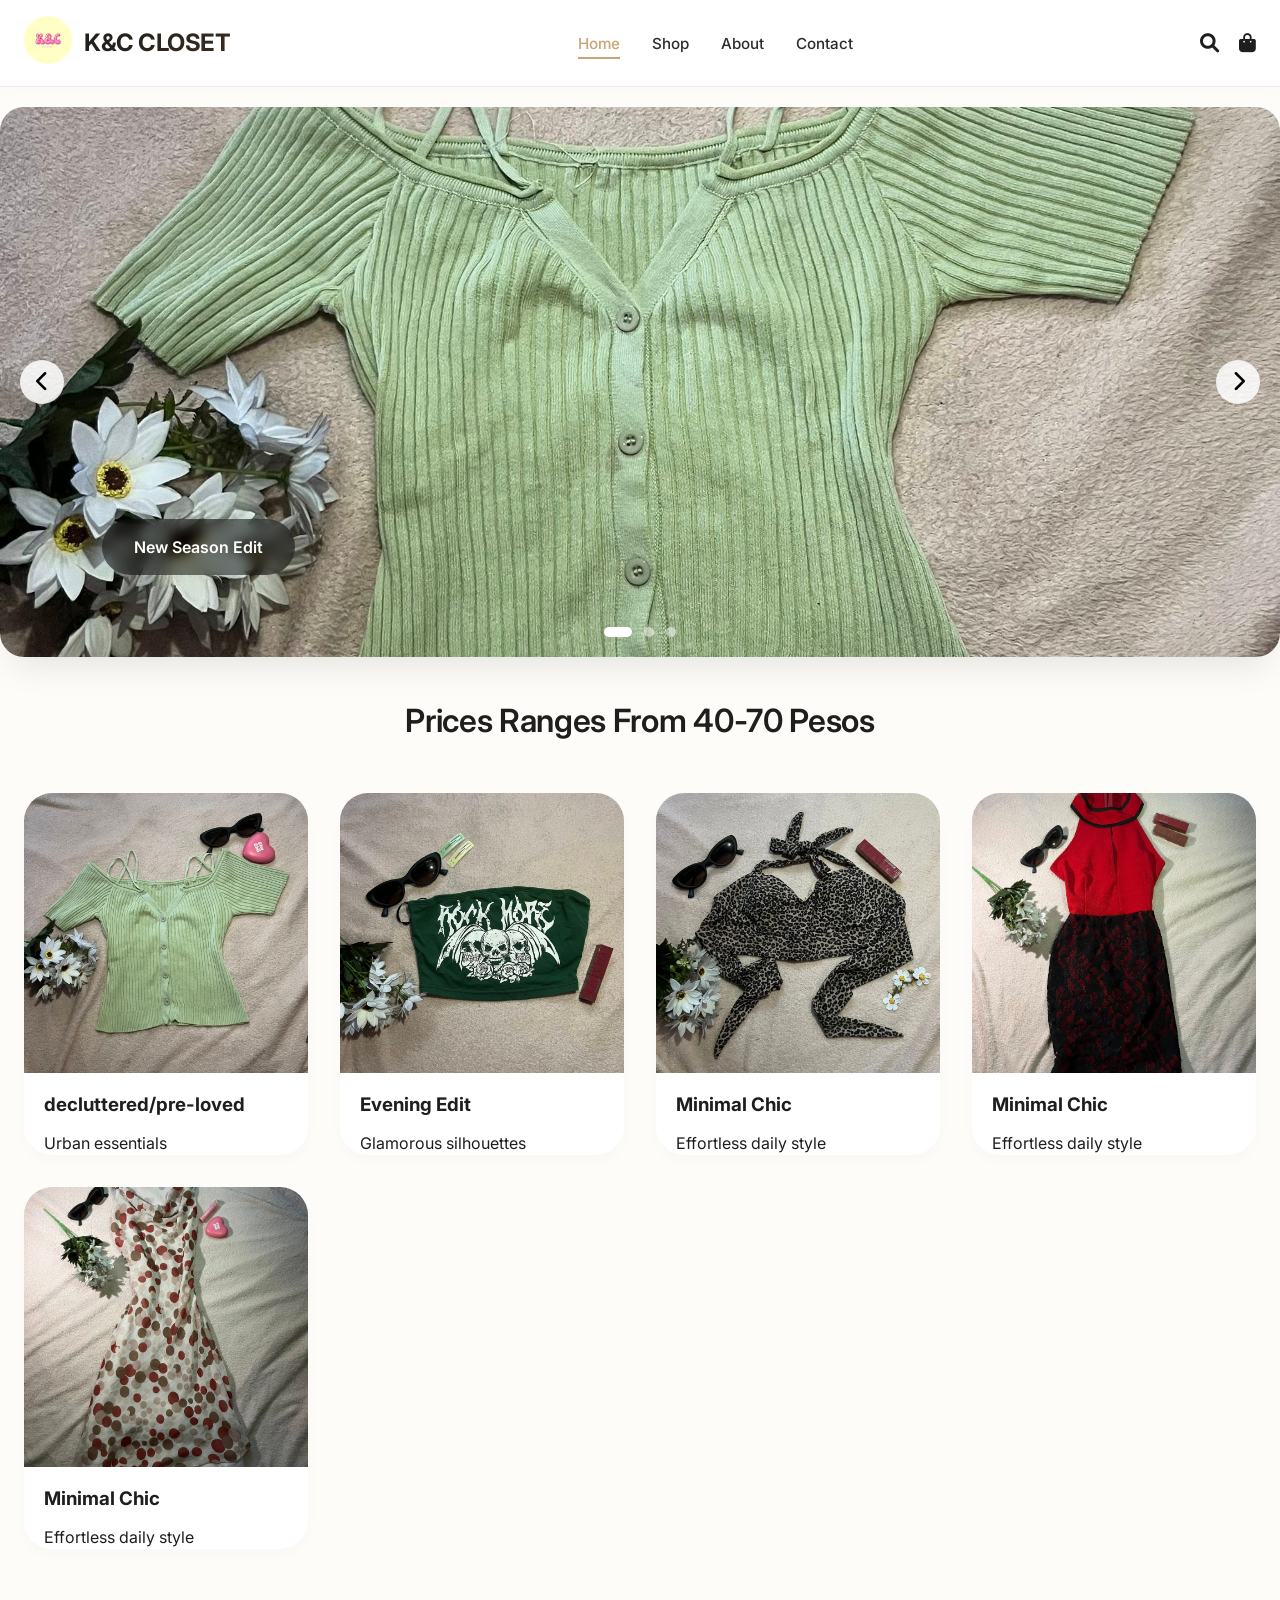
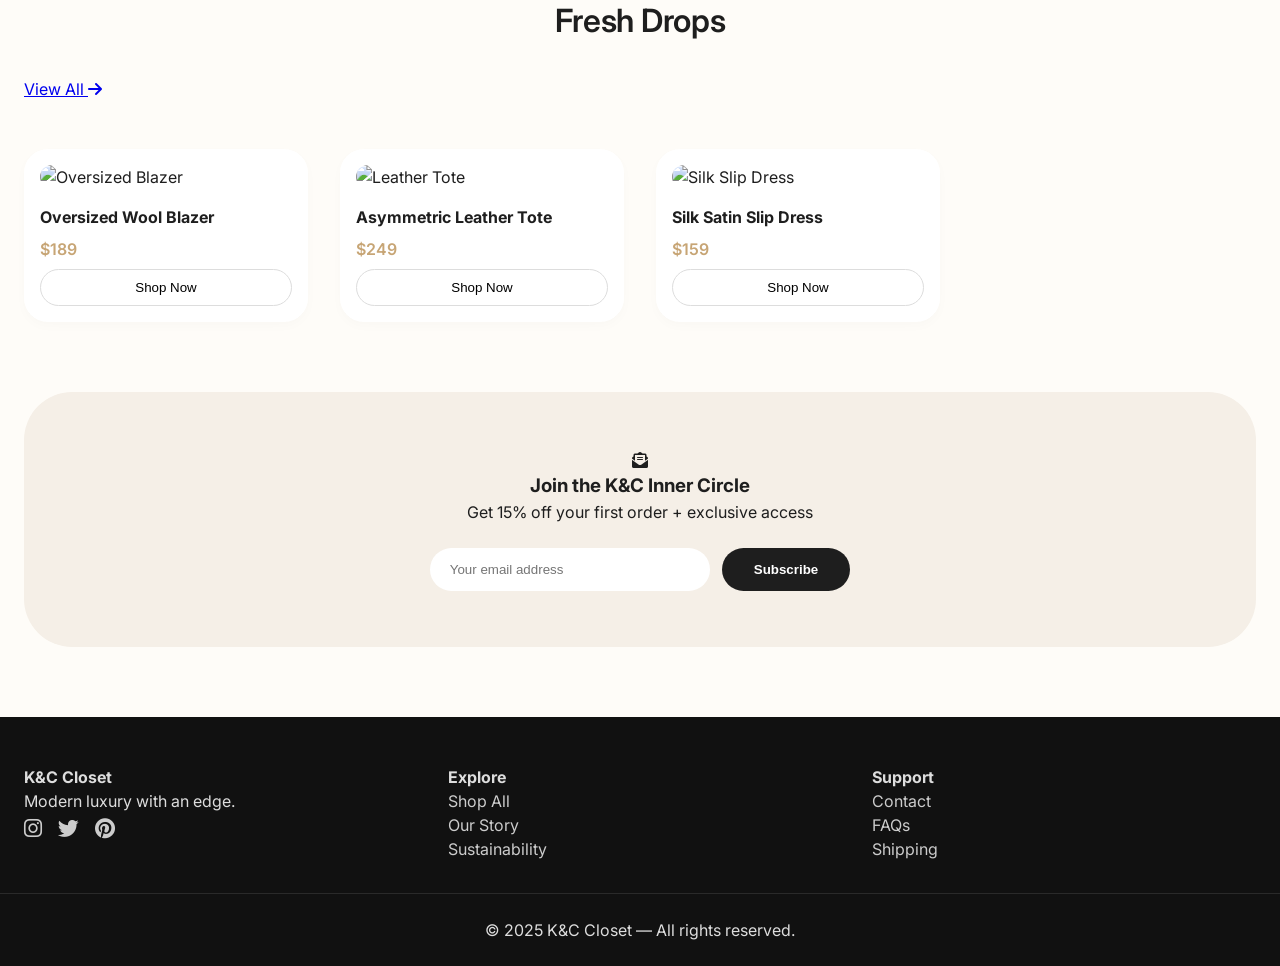
==== index.html @ 928a91a9 "new commit" ====
<!DOCTYPE html>
<html lang="en">
<head>
  <meta charset="UTF-8">
  <meta name="viewport" content="width=device-width, initial-scale=1.0, viewport-fit=cover">
  <title>K&C Closet | Home</title>
  <link href="https://fonts.googleapis.com/css2?family=Inter:opsz,wght@14..32,300;14..32,400;14..32,500;14..32,600;14..32,700&display=swap" rel="stylesheet">
  <link rel="stylesheet" href="https://cdnjs.cloudflare.com/ajax/libs/font-awesome/6.0.0-beta3/css/all.min.css">
  <link rel="stylesheet" href="style.css">
</head>
<body>

<header class="main-header">
  <div class="container header-container">
    <div class="logo-area">
      <div class="logo-photo">
  <img src="profile.jpg" alt="K&C Closet Logo">
  </div>
      <span class="brand-name">K&C CLOSET</span>
    </div>
    <nav class="main-nav">
      <ul>
        <li><a href="index.html" class="active">Home</a></li>
        <li><a href="shop.html">Shop</a></li>
        <li><a href="about.html">About</a></li>
        <li><a href="contact.html">Contact</a></li>
      </ul>
    </nav>
    <div class="header-icons">
      <i class="fas fa-search"></i>
      <i class="fas fa-shopping-bag"></i>
    </div>
    <div class="mobile-menu-toggle">
      <i class="fas fa-bars"></i>
    </div>
  </div>
</header>

<section class="hero-carousel">
  <div class="carousel-container">
    <div class="carousel-slides" id="carouselSlides"></div>
    <button class="carousel-btn prev-btn" id="prevBtn"><i class="fas fa-chevron-left"></i></button>
    <button class="carousel-btn next-btn" id="nextBtn"><i class="fas fa-chevron-right"></i></button>
    <div class="carousel-dots" id="carouselDots"></div>
  </div>
</section>

<section class="featured-categories">
  <div class="container">
    <h2 class="section-title fade-up">Prices Ranges From 40-70 Pesos</h2>
    <div class="category-grid">
      <div class="category-card fade-up delay-1">
        <img src="cloth1.jpg" alt="Streetwear">
        <h3>decluttered/pre-loved</h3>
        <p>Urban essentials</p>
      </div>
      <div class="category-card fade-up delay-2">
        <img src="cloth2.jpg" alt="Evenwear">
        <h3>Evening Edit</h3>
        <p>Glamorous silhouettes</p>
      </div>
      <div class="category-card fade-up delay-3">
        <img src="cloth3.jpg" alt="Casual">
        <h3>Minimal Chic</h3>
        <p>Effortless daily style</p>
      </div>
      <div class="category-card fade-up delay-3">
        <img src="cloth4.jpg" alt="Casual">
        <h3>Minimal Chic</h3>
        <p>Effortless daily style</p>
      </div>
      <div class="category-card fade-up delay-3">
        <img src="cloth5.jpg" alt="Casual">
        <h3>Minimal Chic</h3>
        <p>Effortless daily style</p>
      </div>
    </div>
  </div>
</section>

<section class="new-arrivals">
  <div class="container">
    <div class="arrivals-header">
      <h2 class="section-title fade-up">Fresh Drops</h2>
      <a href="shop.html" class="view-all fade-up">View All <i class="fas fa-arrow-right"></i></a>
    </div>
    <div class="product-grid preview-grid">
      <div class="product-card fade-up delay-1">
        <div class="product-img"><img src="https://images.unsplash.com/photo-1541099649105-f69ad21f3246?w=500&auto=format" alt="Oversized Blazer"></div>
        <h4>Oversized Wool Blazer</h4>
        <p class="price">$189</p>
        <button class="btn-outline">Shop Now</button>
      </div>
      <div class="product-card fade-up delay-2">
        <div class="product-img"><img src="https://images.unsplash.com/photo-1595777457583-95e059d581b8?w=500&auto=format" alt="Leather Tote"></div>
        <h4>Asymmetric Leather Tote</h4>
        <p class="price">$249</p>
        <button class="btn-outline">Shop Now</button>
      </div>
      <div class="product-card fade-up delay-3">
        <div class="product-img"><img src="https://images.unsplash.com/photo-1564257631407-4deb1f99d992?w=500&auto=format" alt="Silk Slip Dress"></div>
        <h4>Silk Satin Slip Dress</h4>
        <p class="price">$159</p>
        <button class="btn-outline">Shop Now</button>
      </div>
    </div>
  </div>
</section>

<section class="newsletter">
  <div class="container">
    <div class="newsletter-content fade-up">
      <i class="fas fa-envelope-open-text"></i>
      <h3>Join the K&C Inner Circle</h3>
      <p>Get 15% off your first order + exclusive access</p>
      <form class="newsletter-form">
        <input type="email" placeholder="Your email address" required>
        <button type="submit">Subscribe</button>
      </form>
    </div>
  </div>
</section>

<footer class="main-footer">
  <div class="container footer-grid">
    <div class="footer-col"><h4>K&C Closet</h4><p>Modern luxury with an edge.</p><div class="social-icons"><a href="#"><i class="fab fa-instagram"></i></a><a href="#"><i class="fab fa-twitter"></i></a><a href="#"><i class="fab fa-pinterest"></i></a></div></div>
    <div class="footer-col"><h4>Explore</h4><ul><li><a href="shop.html">Shop All</a></li><li><a href="about.html">Our Story</a></li><li><a href="#">Sustainability</a></li></ul></div>
    <div class="footer-col"><h4>Support</h4><ul><li><a href="contact.html">Contact</a></li><li><a href="#">FAQs</a></li><li><a href="#">Shipping</a></li></ul></div>
  </div>
  <div class="footer-bottom"><p>&copy; 2025 K&C Closet — All rights reserved.</p></div>
</footer>

<script src="script.js"></script>
</body>
</html>
---- style.css ----
* {
  margin: 0;
  padding: 0;
  box-sizing: border-box;
}

body {
  font-family: 'Inter', sans-serif;
  background-color: #fefcf8;
  color: #1e1e1e;
  line-height: 1.5;
  overflow-x: hidden;
}

.container {
  max-width: 1280px;
  margin: 0 auto;
  padding: 0 24px;
}

/* HEADER */
.main-header {
  background: #ffffff;
  box-shadow: 0 2px 20px rgba(0,0,0,0.02);
  position: sticky;
  top: 0;
  z-index: 100;
  backdrop-filter: blur(2px);
  border-bottom: 1px solid #f0ebe3;
}

.header-container {
  display: flex;
  align-items: center;
  justify-content: space-between;
  flex-wrap: wrap;
  padding: 16px 24px;
}

.logo-area {
  display: flex;
  align-items: center;
  gap: 12px;
}

.logo-photo img {
  width: 48px;
  height: 48px;
  border-radius: 50%;
  object-fit: cover;
  transition: transform 0.3s ease;
}

.logo-photo img:hover { transform: scale(1.05); }

.brand-name {
  font-weight: 700;
  font-size: 1.5rem;
  letter-spacing: -0.02em;
  background: linear-gradient(135deg, #1e1e1e 0%, #3a2c1f 100%);
  background-clip: text;
  -webkit-background-clip: text;
  color: transparent;
}

.main-nav ul {
  display: flex;
  gap: 32px;
  list-style: none;
}

.main-nav a {
  text-decoration: none;
  font-weight: 500;
  color: #2c2c2c;
  transition: 0.2s;
  font-size: 0.95rem;
}

.main-nav a:hover, .main-nav a.active { color: #c7a575; border-bottom: 2px solid #c7a575; padding-bottom: 4px; }

.header-icons {
  display: flex;
  gap: 20px;
  font-size: 1.2rem;
  cursor: pointer;
}

.mobile-menu-toggle { display: none; font-size: 1.5rem; cursor: pointer; }

/* CAROUSEL */
.hero-carousel { margin: 0 0 40px 0; }
.carousel-container { position: relative; overflow: hidden; border-radius: 24px; margin: 20px auto; max-width: 1400px; box-shadow: 0 20px 35px -12px rgba(0,0,0,0.1); }
.carousel-slides { display: flex; transition: transform 0.5s cubic-bezier(0.2, 0.9, 0.4, 1.1); will-change: transform; }
.carousel-slide { flex: 0 0 100%; position: relative; }
.carousel-slide img { width: 100%; height: 550px; object-fit: cover; display: block; }
.slide-caption { position: absolute; bottom: 15%; left: 8%; background: rgba(0,0,0,0.5); backdrop-filter: blur(6px); padding: 1rem 2rem; border-radius: 60px; color: white; font-weight: 600; }
.carousel-btn { position: absolute; top: 50%; transform: translateY(-50%); background: rgba(255,255,255,0.85); border: none; width: 44px; height: 44px; border-radius: 60px; cursor: pointer; font-size: 1.3rem; transition: 0.2s; }
.prev-btn { left: 20px; }
.next-btn { right: 20px; }
.carousel-btn:hover { background: white; box-shadow: 0 4px 12px rgba(0,0,0,0.1); }
.carousel-dots { position: absolute; bottom: 20px; left: 0; right: 0; display: flex; justify-content: center; gap: 12px; }
.dot { width: 10px; height: 10px; background: rgba(255,255,255,0.5); border-radius: 50%; cursor: pointer; transition: 0.2s; }
.dot.active { background: white; width: 28px; border-radius: 12px; }

/* Sections */
.section-title { font-size: 2rem; font-weight: 600; margin-bottom: 32px; letter-spacing: -0.01em; text-align: center; }
.category-grid, .product-grid { display: grid; grid-template-columns: repeat(auto-fill, minmax(280px, 1fr)); gap: 32px; margin: 48px 0; }
.category-card { background: #fff; border-radius: 28px; overflow: hidden; transition: all 0.3s ease; box-shadow: 0 6px 14px rgba(0,0,0,0.02); }
.category-card img { width: 100%; height: 280px; object-fit: cover; transition: transform 0.5s ease; }
.category-card:hover img { transform: scale(1.03); }
.category-card h3, .category-card p { padding: 12px 20px 0; }
.product-card { background: white; border-radius: 24px; padding: 16px; transition: 0.25s ease; box-shadow: 0 4px 12px rgba(0,0,0,0.02); }
.product-card:hover { transform: translateY(-6px); box-shadow: 0 20px 30px -12px rgba(0,0,0,0.1); }
.product-img { border-radius: 20px; overflow: hidden; margin-bottom: 16px; }
.product-img img { width: 100%; height: 320px; object-fit: cover; transition: transform 0.4s; }
.product-card:hover .product-img img { transform: scale(1.04); }
.price { font-weight: 600; color: #c7a575; margin: 8px 0; }
.btn-outline { background: none; border: 1px solid #ddd; padding: 10px 16px; border-radius: 40px; font-weight: 500; cursor: pointer; transition: all 0.2s; width: 100%; }
.btn-outline:hover { background: #1e1e1e; color: white; border-color: #1e1e1e; }

.newsletter { background: #f5efe7; border-radius: 48px; margin: 70px 24px; padding: 56px 24px; text-align: center; }
.newsletter-form { display: flex; gap: 12px; justify-content: center; flex-wrap: wrap; margin-top: 24px; }
.newsletter-form input { padding: 14px 20px; border-radius: 60px; border: none; width: 280px; background: white; }
.newsletter-form button { background: #1e1e1e; color: white; border: none; padding: 14px 32px; border-radius: 60px; font-weight: 600; cursor: pointer; transition: 0.2s; }

/* Footer */
.main-footer { background: #111; color: #ddd; padding: 48px 0 24px; margin-top: 40px; }
.footer-grid { display: grid; grid-template-columns: repeat(auto-fit, minmax(200px,1fr)); gap: 40px; }
.footer-col ul { list-style: none; }
.footer-col a { color: #ccc; text-decoration: none; }
.social-icons a { color: #ccc; margin-right: 16px; font-size: 1.3rem; }
.footer-bottom { text-align: center; border-top: 1px solid #2a2a2a; padding-top: 24px; margin-top: 32px; }

/* Animations */
.fade-up { opacity: 0; transform: translateY(30px); animation: fadeUp 0.8s forwards; }
@keyframes fadeUp { to { opacity: 1; transform: translateY(0); } }
.delay-1 { animation-delay: 0.1s; }
.delay-2 { animation-delay: 0.2s; }
.delay-3 { animation-delay: 0.35s; }

/* Responsive */
@media (max-width: 768px) {
  .main-nav ul { display: none; flex-direction: column; background: white; position: absolute; top: 80px; left: 0; width: 100%; padding: 24px; gap: 20px; box-shadow: 0 20px 30px rgba(0,0,0,0.05); border-radius: 0 0 28px 28px; z-index: 99; }
  .main-nav ul.show-mobile { display: flex; }
  .mobile-menu-toggle { display: block; }
  .header-icons { display: none; }
  .carousel-slide img { height: 380px; }
  .section-title { font-size: 1.8rem; }
  .category-grid, .product-grid { gap: 20px; }
  .newsletter { margin: 40px 16px; }
}

@media (max-width: 480px) {
  .carousel-slide img { height: 280px; }
  .brand-name { font-size: 1.2rem; }
}
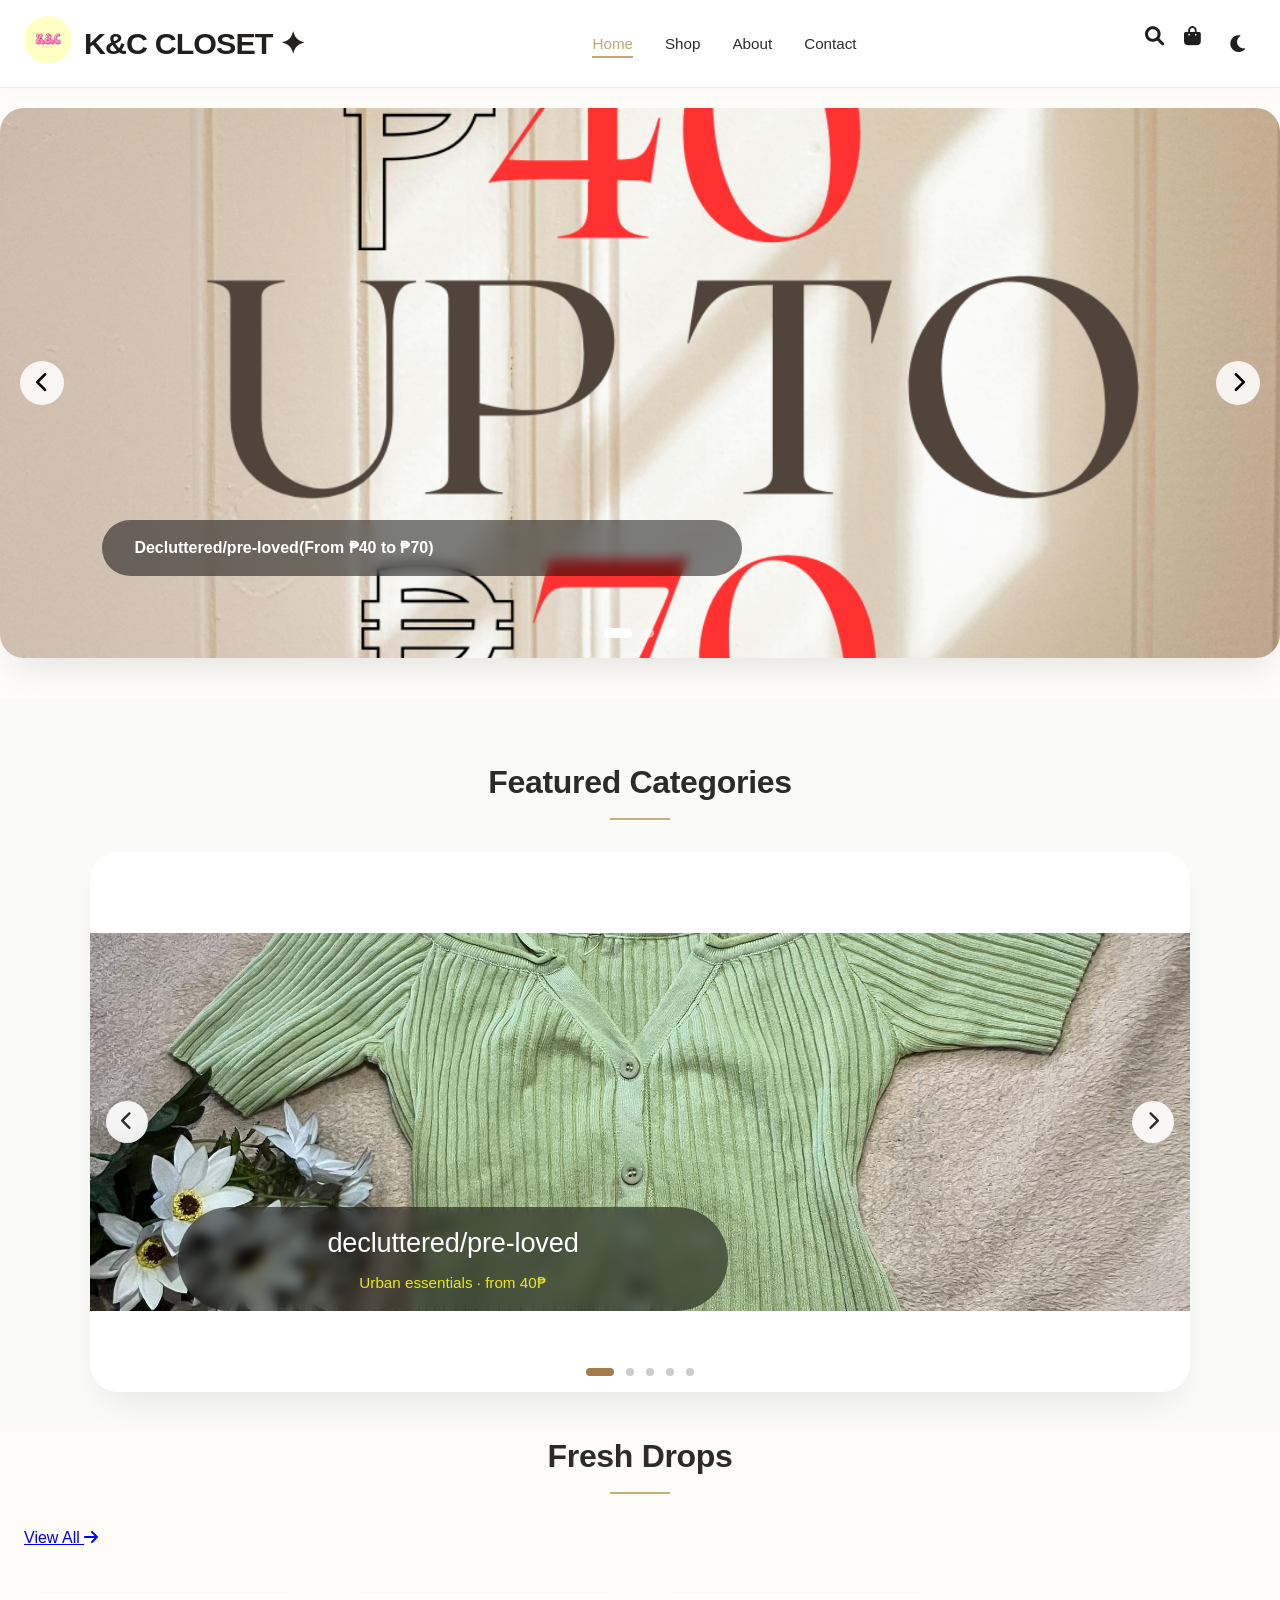
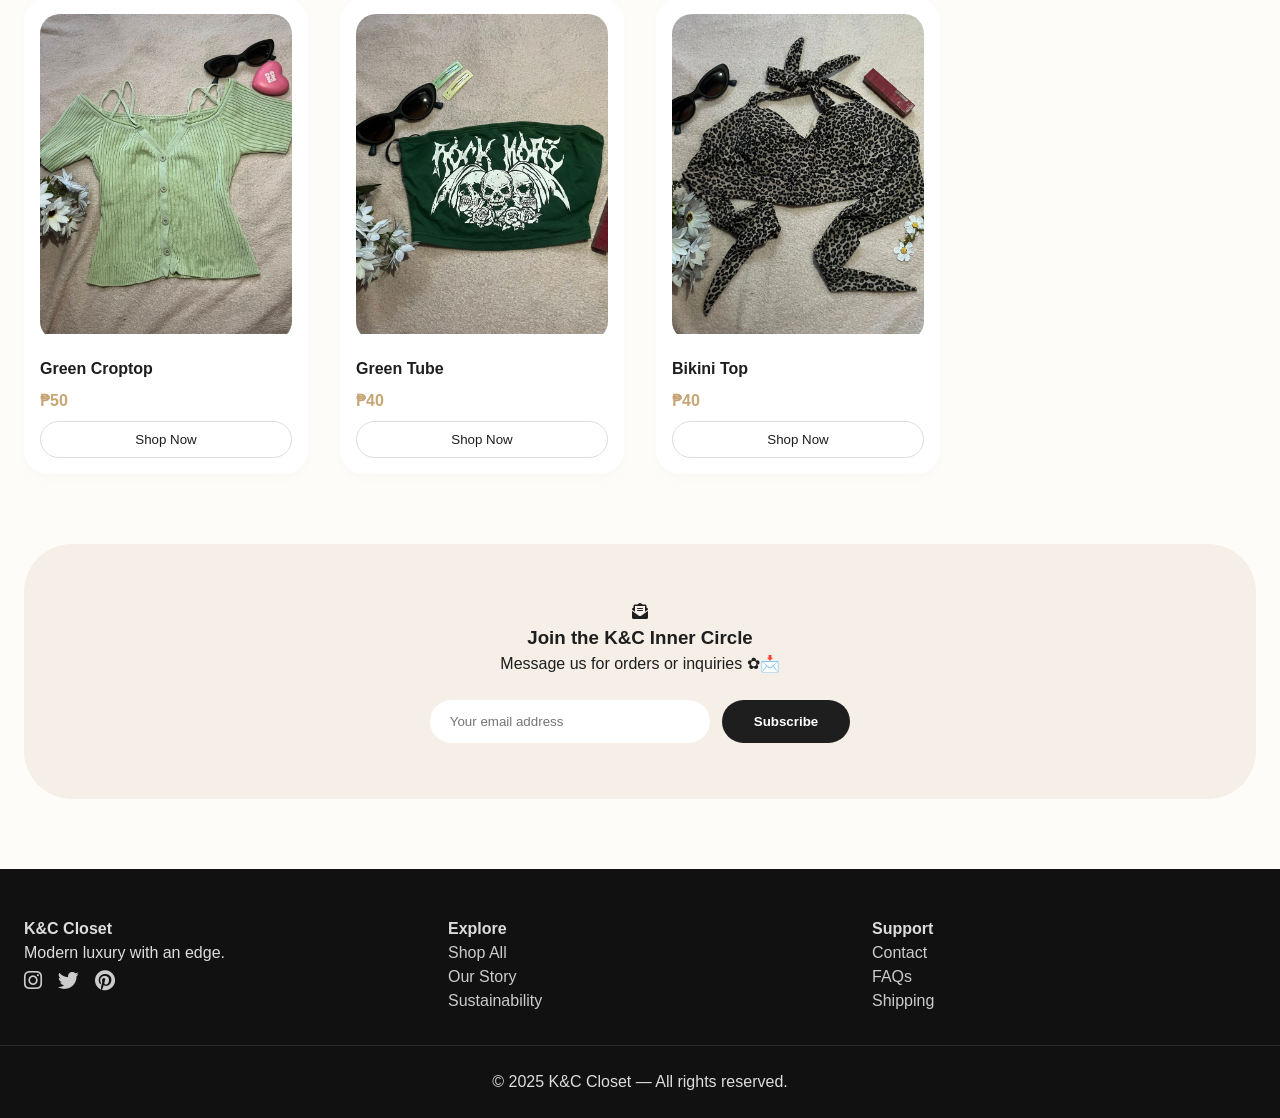
==== commit af002afd: "new file:   banner.png new file:   banner2.png modified:   gallery.html modified:   gallery2.html mo" ====
--- a/index.html
+++ b/index.html
@@ -4,9 +4,52 @@
   <meta charset="UTF-8">
   <meta name="viewport" content="width=device-width, initial-scale=1.0, viewport-fit=cover">
   <title>K&C Closet | Home</title>
-  <link href="https://fonts.googleapis.com/css2?family=Inter:opsz,wght@14..32,300;14..32,400;14..32,500;14..32,600;14..32,700&display=swap" rel="stylesheet">
+  <!-- Modern Font: Cabinet Grotesque (similar to Mango Grotesque) -->
+  <link href="https://api.fontshare.com/v2/css?f[]=cabinet-grotesk@800,500,700,400&display=swap" rel="stylesheet">
   <link rel="stylesheet" href="https://cdnjs.cloudflare.com/ajax/libs/font-awesome/6.0.0-beta3/css/all.min.css">
   <link rel="stylesheet" href="style.css">
+<style>
+/* INFINITE CAROUSEL FOR BRAND NAME */
+    .brand-carousel {
+      overflow: hidden;
+      white-space: nowrap;
+      width: auto;
+      display: inline-block;
+      position: relative;
+    }
+    .brand-scroll {
+      display: inline-block;
+      animation: scrollBrand 12s linear infinite;
+      font-family: 'Inter', sans-serif;
+      font-weight: 700;
+      font-size: 1.9rem;
+      letter-spacing: -0.03em;
+      background: linear-gradient(135deg, #1e1e1e 0%, #3a2c1f 100%);
+      background-clip: text;
+      -webkit-background-clip: text;
+      color: transparent;
+      text-transform: uppercase;
+    }
+    .brand-scroll span {
+      margin-right: 2rem;
+    }
+    @keyframes scrollBrand {
+      0% { transform: translateX(0); }
+      100% { transform: translateX(-50%); }
+    }
+    /* adjust logo area to fit carousel */
+    .logo-area {
+      display: flex;
+      align-items: center;
+      gap: 12px;
+      overflow: hidden;
+      max-width: 280px;
+    }
+    @media (max-width: 768px) {
+      .brand-scroll { font-size: 1.3rem; }
+      .logo-area { max-width: 220px; }
+    }
+</style>
 </head>
 <body>
 
@@ -15,8 +58,16 @@
     <div class="logo-area">
       <div class="logo-photo">
   <img src="profile.jpg" alt="K&C Closet Logo">
-  </div>
-      <span class="brand-name">K&C CLOSET</span>
+    </div>
+      <!-- Infinite carousel brand name -->
+      <div class="brand-carousel">
+        <div class="brand-scroll">
+          <span>K&C CLOSET ✦</span>
+          <span>K&C CLOSET ✦</span>
+          <span>K&C CLOSET ✦</span>
+          <span>K&C CLOSET ✦</span>
+        </div>
+        </div>
     </div>
     <nav class="main-nav">
       <ul>
@@ -29,6 +80,8 @@
     <div class="header-icons">
       <i class="fas fa-search"></i>
       <i class="fas fa-shopping-bag"></i>
+       <!-- Dark/Light mode toggle button -->
+      <i class="fas fa-moon theme-toggle" id="themeToggle"></i>
     </div>
     <div class="mobile-menu-toggle">
       <i class="fas fa-bars"></i>
@@ -36,6 +89,7 @@
   </div>
 </header>
 
+<!-- CAROUSEL SECTION -->
 <section class="hero-carousel">
   <div class="carousel-container">
     <div class="carousel-slides" id="carouselSlides"></div>
@@ -45,39 +99,22 @@
   </div>
 </section>
 
+<!-- FEATURED CATEGORIES: MINIMALIST MODERN FADE CAROUSEL -->
 <section class="featured-categories">
   <div class="container">
-    <h2 class="section-title fade-up">Prices Ranges From 40-70 Pesos</h2>
-    <div class="category-grid">
-      <div class="category-card fade-up delay-1">
-        <img src="cloth1.jpg" alt="Streetwear">
-        <h3>decluttered/pre-loved</h3>
-        <p>Urban essentials</p>
+    <h2 class="section-title fade-up">Featured Categories</h2>
+    <div class="fade-carousel-wrapper fade-up delay-1">
+      <div class="fade-carousel-container" id="fadeCarouselContainer">
+        <!-- dynamic slides injected via JS -->
       </div>
-      <div class="category-card fade-up delay-2">
-        <img src="cloth2.jpg" alt="Evenwear">
-        <h3>Evening Edit</h3>
-        <p>Glamorous silhouettes</p>
-      </div>
-      <div class="category-card fade-up delay-3">
-        <img src="cloth3.jpg" alt="Casual">
-        <h3>Minimal Chic</h3>
-        <p>Effortless daily style</p>
-      </div>
-      <div class="category-card fade-up delay-3">
-        <img src="cloth4.jpg" alt="Casual">
-        <h3>Minimal Chic</h3>
-        <p>Effortless daily style</p>
-      </div>
-      <div class="category-card fade-up delay-3">
-        <img src="cloth5.jpg" alt="Casual">
-        <h3>Minimal Chic</h3>
-        <p>Effortless daily style</p>
-      </div>
+      <button class="fade-carousel-btn fade-prev" id="fadePrevBtn"><i class="fas fa-chevron-left"></i></button>
+      <button class="fade-carousel-btn fade-next" id="fadeNextBtn"><i class="fas fa-chevron-right"></i></button>
+      <div class="fade-dots" id="fadeDots"></div>
     </div>
   </div>
 </section>
 
+<!-- NEW ARRIVALS -->
 <section class="new-arrivals">
   <div class="container">
     <div class="arrivals-header">
@@ -86,33 +123,34 @@
     </div>
     <div class="product-grid preview-grid">
       <div class="product-card fade-up delay-1">
-        <div class="product-img"><img src="https://images.unsplash.com/photo-1541099649105-f69ad21f3246?w=500&auto=format" alt="Oversized Blazer"></div>
-        <h4>Oversized Wool Blazer</h4>
-        <p class="price">$189</p>
+        <div class="product-img"><img src="cloth1.jpg" alt="Oversized Blazer"></div>
+        <h4>Green Croptop</h4>
+        <p class="price">₱50</p>
         <button class="btn-outline">Shop Now</button>
       </div>
       <div class="product-card fade-up delay-2">
-        <div class="product-img"><img src="https://images.unsplash.com/photo-1595777457583-95e059d581b8?w=500&auto=format" alt="Leather Tote"></div>
-        <h4>Asymmetric Leather Tote</h4>
-        <p class="price">$249</p>
+        <div class="product-img"><img src="cloth2.jpg" alt="Leather Tote"></div>
+        <h4>Green Tube</h4>
+        <p class="price">₱40</p>
         <button class="btn-outline">Shop Now</button>
       </div>
       <div class="product-card fade-up delay-3">
-        <div class="product-img"><img src="https://images.unsplash.com/photo-1564257631407-4deb1f99d992?w=500&auto=format" alt="Silk Slip Dress"></div>
-        <h4>Silk Satin Slip Dress</h4>
-        <p class="price">$159</p>
+        <div class="product-img"><img src="cloth3.jpg" alt="Silk Slip Dress"></div>
+        <h4>Bikini Top</h4>
+        <p class="price">₱40</p>
         <button class="btn-outline">Shop Now</button>
       </div>
     </div>
   </div>
 </section>
 
+<!-- NEWSLETTER -->
 <section class="newsletter">
   <div class="container">
     <div class="newsletter-content fade-up">
       <i class="fas fa-envelope-open-text"></i>
       <h3>Join the K&C Inner Circle</h3>
-      <p>Get 15% off your first order + exclusive access</p>
+      <p>Message us for orders or inquiries ✿📩</p>
       <form class="newsletter-form">
         <input type="email" placeholder="Your email address" required>
         <button type="submit">Subscribe</button>
--- a/style.css
+++ b/style.css
@@ -1,3 +1,4 @@
+/* RESET & GLOBAL */
 * {
   margin: 0;
   padding: 0;
@@ -5,7 +6,7 @@
 }
 
 body {
-  font-family: 'Inter', sans-serif;
+  font-family: 'Cabinet Grotesk', 'Inter', sans-serif;
   background-color: #fefcf8;
   color: #1e1e1e;
   line-height: 1.5;
@@ -17,8 +18,96 @@
   margin: 0 auto;
   padding: 0 24px;
 }
-
-/* HEADER */
+/* ===== DARK MODE VARIABLES & STYLES ===== */
+:root {
+  --bg-primary: #fefcf8;
+  --bg-secondary: #ffffff;
+  --text-primary: #1e1e1e;
+  --text-secondary: #2c2c2c;
+  --border-light: #f0ebe3;
+  --card-bg: #ffffff;
+  --footer-bg: #111;
+  --footer-text: #ddd;
+  --input-bg: #ffffff;
+  --btn-outline-border: #ddd;
+  --newsletter-bg: #f5efe7;
+}
+
+body.dark {
+  --bg-primary: #121212;
+  --bg-secondary: #1e1e1e;
+  --text-primary: #f0f0f0;
+  --text-secondary: #cccccc;
+  --border-light: #2a2a2a;
+  --card-bg: #1e1e1e;
+  --footer-bg: #0a0a0a;
+  --footer-text: #aaaaaa;
+  --input-bg: #2a2a2a;
+  --btn-outline-border: #444;
+  --newsletter-bg: #1a1a1a;
+}
+
+/* Apply variables */
+body {
+  background-color: var(--bg-primary);
+  color: var(--text-primary);
+  transition: background-color 0.3s ease, color 0.3s ease;
+}
+
+.main-header {
+  background: var(--bg-secondary);
+  border-bottom-color: var(--border-light);
+}
+
+.category-card, .product-card {
+  background: var(--card-bg);
+  box-shadow: 0 6px 14px rgba(0,0,0,0.05);
+}
+
+.newsletter {
+  background: var(--newsletter-bg);
+}
+
+.newsletter-form input {
+  background: var(--input-bg);
+  color: var(--text-primary);
+  border: 1px solid var(--border-light);
+}
+
+.main-footer {
+  background: var(--footer-bg);
+  color: var(--footer-text);
+}
+
+.footer-col a, .social-icons a {
+  color: var(--footer-text);
+}
+
+.btn-outline {
+  border-color: var(--btn-outline-border);
+  color: var(--text-primary);
+}
+
+.btn-outline:hover {
+  background: var(--text-primary);
+  color: var(--bg-primary);
+  border-color: var(--text-primary);
+}
+
+/* Theme toggle icon */
+.theme-toggle {
+  cursor: pointer;
+  transition: transform 0.2s;
+}
+.theme-toggle:hover {
+  transform: scale(1.1);
+}
+body.dark .theme-toggle .fa-moon:before {
+  content: "\f185"; /* sun icon in dark mode */
+}
+/* We'll handle icon swap with JS, but this is a fallback */
+
+/* HEADER – MODERN FONT FOR BRAND NAME */
 .main-header {
   background: #ffffff;
   box-shadow: 0 2px 20px rgba(0,0,0,0.02);
@@ -52,15 +141,225 @@
 }
 
 .logo-photo img:hover { transform: scale(1.05); }
-
+@media (max-width: 768px) {
+  .main-nav ul {
+    display: none;
+    flex-direction: column;
+    background: var(--bg-secondary);
+    position: absolute;
+    top: 80px;
+    left: 0;
+    width: 100%;
+    padding: 24px;
+    gap: 20px;
+    box-shadow: 0 20px 30px rgba(0,0,0,0.05);
+    border-radius: 0 0 28px 28px;
+    z-index: 99;
+  }
+  .main-nav ul.show-mobile {
+    display: flex;
+  }
+  .mobile-menu-toggle {
+    display: block;
+  }
+  /* Show theme toggle on mobile, hide search and bag (optional) */
+  .header-icons {
+    display: flex;
+    gap: 16px;
+    align-items: center;
+  }
+  /* You can keep search/bag hidden on mobile if you want, or show them */
+  .header-icons .fa-search,
+  .header-icons .fa-shopping-bag {
+    display: none;  /* hides search + bag on mobile to save space */
+  }
+  .header-icons .theme-toggle {
+    display: flex;
+    font-size: 1.3rem;
+  }
+  .carousel-slide img {
+    height: 380px;
+  }
+  .section-title {
+    font-size: 1.8rem;
+  }
+  .category-grid, .product-grid {
+    gap: 20px;
+  }
+  .newsletter {
+    margin: 40px 16px;
+  }
+  .brand-name {
+    font-size: 1.5rem;
+  }
+}
+/* Make theme toggle easier to tap on mobile */
+.theme-toggle {
+  cursor: pointer;
+  transition: transform 0.2s;
+  padding: 8px;
+  font-size: 1.2rem;
+}
+
+@media (max-width: 768px) {
+  .theme-toggle {
+    padding: 10px;
+    font-size: 1.4rem;
+  }
+}
+ /* ===== FEATURED FADE CAROUSEL (MINIMALIST MODERN) ===== */
+    .featured-categories {
+      padding: 60px 0 40px;
+      background: #fafaf9;
+    }
+    .section-title {
+      font-size: 1.8rem;
+      font-weight: 500;
+      letter-spacing: -0.3px;
+      text-align: center;
+      margin-bottom: 48px;
+      color: #2b2b2b;
+      position: relative;
+    }
+    .section-title:after {
+      content: '';
+      display: block;
+      width: 60px;
+      height: 2px;
+      background: #c7ad7a;
+      margin: 12px auto 0;
+    }
+    .fade-carousel-wrapper {
+      position: relative;
+      max-width: 1100px;
+      margin: 0 auto;
+      border-radius: 28px;
+      overflow: hidden;
+      box-shadow: 0 20px 35px -12px rgba(0,0,0,0.08);
+      background: #ffffff;
+    }
+    .fade-carousel-container {
+      position: relative;
+      height: 540px;
+      background: #f6f4f0;
+    }
+    @media (max-width: 768px) {
+      .fade-carousel-container { height: 460px; }
+    }
+    .fade-slide {
+      position: absolute;
+      top: 0;
+      left: 0;
+      width: 100%;
+      height: 100%;
+      opacity: 0;
+      transition: opacity 0.7s cubic-bezier(0.25, 0.46, 0.45, 0.94);
+      visibility: hidden;
+      display: flex;
+      flex-direction: column;
+      align-items: center;
+      justify-content: center;
+      text-align: center;
+      background: #fff;
+    }
+    .fade-slide.active {
+      opacity: 1;
+      visibility: visible;
+      z-index: 2;
+    }
+    .slide-image {
+      width: 100%;
+      height: 70%;
+      overflow: hidden;
+    }
+    .slide-image img {
+      width: 100%;
+      height: 100%;
+      object-fit: cover;
+      transition: transform 0.5s ease;
+    }
+    .fade-slide:hover .slide-image img {
+      transform: scale(1.02);
+    }
+    .slide-caption {
+      padding: 24px 20px 20px;
+      background: white;
+      width: 50%;
+    }
+    .slide-caption h3 {
+      font-size: 1.7rem;
+      font-weight: 500;
+      letter-spacing: -0.2px;
+      color: #ffffff;
+      margin-bottom: 8px;
+    }
+    .slide-caption p {
+      font-size: 0.95rem;
+      color: #ebe719;
+      font-weight: 400;
+    }
+    .fade-carousel-btn {
+      position: absolute;
+      top: 50%;
+      transform: translateY(-50%);
+      background: rgba(255,255,255,0.9);
+      border: none;
+      width: 42px;
+      height: 42px;
+      border-radius: 100px;
+      font-size: 1.2rem;
+      cursor: pointer;
+      backdrop-filter: blur(6px);
+      z-index: 20;
+      transition: all 0.2s;
+      box-shadow: 0 2px 10px rgba(0,0,0,0.05);
+      color: #2c2c2c;
+    }
+    .fade-carousel-btn:hover {
+      background: white;
+      box-shadow: 0 6px 16px rgba(0,0,0,0.1);
+      color: #a57c4c;
+    }
+    .fade-prev {
+      left: 16px;
+    }
+    .fade-next {
+      right: 16px;
+    }
+    .fade-dots {
+      position: absolute;
+      bottom: 16px;
+      left: 0;
+      right: 0;
+      display: flex;
+      justify-content: center;
+      gap: 12px;
+      z-index: 15;
+    }
+    .fade-dot {
+      width: 8px;
+      height: 8px;
+      background: #cccbc8;
+      border-radius: 20px;
+      cursor: pointer;
+      transition: all 0.25s;
+    }
+    .fade-dot.active {
+      background: #a57c4c;
+      width: 28px;
+    }
+/* 🔥 MODERN BRAND NAME STYLING (like Mango Grotesque) */
 .brand-name {
-  font-weight: 700;
-  font-size: 1.5rem;
-  letter-spacing: -0.02em;
+  font-family: 'Cabinet Grotesk', 'Inter', sans-serif;
+  font-weight: 800;
+  font-size: 1.9rem;
+  letter-spacing: -0.03em;
   background: linear-gradient(135deg, #1e1e1e 0%, #3a2c1f 100%);
   background-clip: text;
   -webkit-background-clip: text;
   color: transparent;
+  text-transform: uppercase;
+  transition: 0.2s;
 }
 
 .main-nav ul {
@@ -103,7 +402,7 @@
 .dot { width: 10px; height: 10px; background: rgba(255,255,255,0.5); border-radius: 50%; cursor: pointer; transition: 0.2s; }
 .dot.active { background: white; width: 28px; border-radius: 12px; }
 
-/* Sections */
+/* SECTIONS */
 .section-title { font-size: 2rem; font-weight: 600; margin-bottom: 32px; letter-spacing: -0.01em; text-align: center; }
 .category-grid, .product-grid { display: grid; grid-template-columns: repeat(auto-fill, minmax(280px, 1fr)); gap: 32px; margin: 48px 0; }
 .category-card { background: #fff; border-radius: 28px; overflow: hidden; transition: all 0.3s ease; box-shadow: 0 6px 14px rgba(0,0,0,0.02); }
@@ -124,7 +423,7 @@
 .newsletter-form input { padding: 14px 20px; border-radius: 60px; border: none; width: 280px; background: white; }
 .newsletter-form button { background: #1e1e1e; color: white; border: none; padding: 14px 32px; border-radius: 60px; font-weight: 600; cursor: pointer; transition: 0.2s; }
 
-/* Footer */
+/* FOOTER */
 .main-footer { background: #111; color: #ddd; padding: 48px 0 24px; margin-top: 40px; }
 .footer-grid { display: grid; grid-template-columns: repeat(auto-fit, minmax(200px,1fr)); gap: 40px; }
 .footer-col ul { list-style: none; }
@@ -132,14 +431,14 @@
 .social-icons a { color: #ccc; margin-right: 16px; font-size: 1.3rem; }
 .footer-bottom { text-align: center; border-top: 1px solid #2a2a2a; padding-top: 24px; margin-top: 32px; }
 
-/* Animations */
+/* ANIMATIONS */
 .fade-up { opacity: 0; transform: translateY(30px); animation: fadeUp 0.8s forwards; }
 @keyframes fadeUp { to { opacity: 1; transform: translateY(0); } }
 .delay-1 { animation-delay: 0.1s; }
 .delay-2 { animation-delay: 0.2s; }
 .delay-3 { animation-delay: 0.35s; }
 
-/* Responsive */
+/* RESPONSIVE */
 @media (max-width: 768px) {
   .main-nav ul { display: none; flex-direction: column; background: white; position: absolute; top: 80px; left: 0; width: 100%; padding: 24px; gap: 20px; box-shadow: 0 20px 30px rgba(0,0,0,0.05); border-radius: 0 0 28px 28px; z-index: 99; }
   .main-nav ul.show-mobile { display: flex; }
@@ -149,9 +448,20 @@
   .section-title { font-size: 1.8rem; }
   .category-grid, .product-grid { gap: 20px; }
   .newsletter { margin: 40px 16px; }
+  .brand-name { font-size: 1.5rem; }
 }
 
 @media (max-width: 480px) {
   .carousel-slide img { height: 280px; }
   .brand-name { font-size: 1.2rem; }
-}+}
+
+/* ADDITIONAL PAGE STYLES */
+.page-header { background: #f5efe7; padding: 60px 0; text-align: center; margin-bottom: 40px; }
+.about-grid { display: grid; grid-template-columns: 1fr 1fr; gap: 48px; align-items: center; }
+.about-grid img { width: 100%; border-radius: 28px; }
+.contact-wrapper { display: grid; grid-template-columns: 1fr 1fr; gap: 48px; }
+.contact-info i { width: 30px; color: #c7a575; }
+.contact-form input, .contact-form textarea { width: 100%; padding: 14px; margin-bottom: 20px; border: 1px solid #e0e0e0; border-radius: 16px; }
+.btn-primary { background: #1e1e1e; color: white; border: none; padding: 14px 28px; border-radius: 40px; font-weight: 600; cursor: pointer; }
+@media (max-width: 768px) { .about-grid, .contact-wrapper { grid-template-columns: 1fr; } }
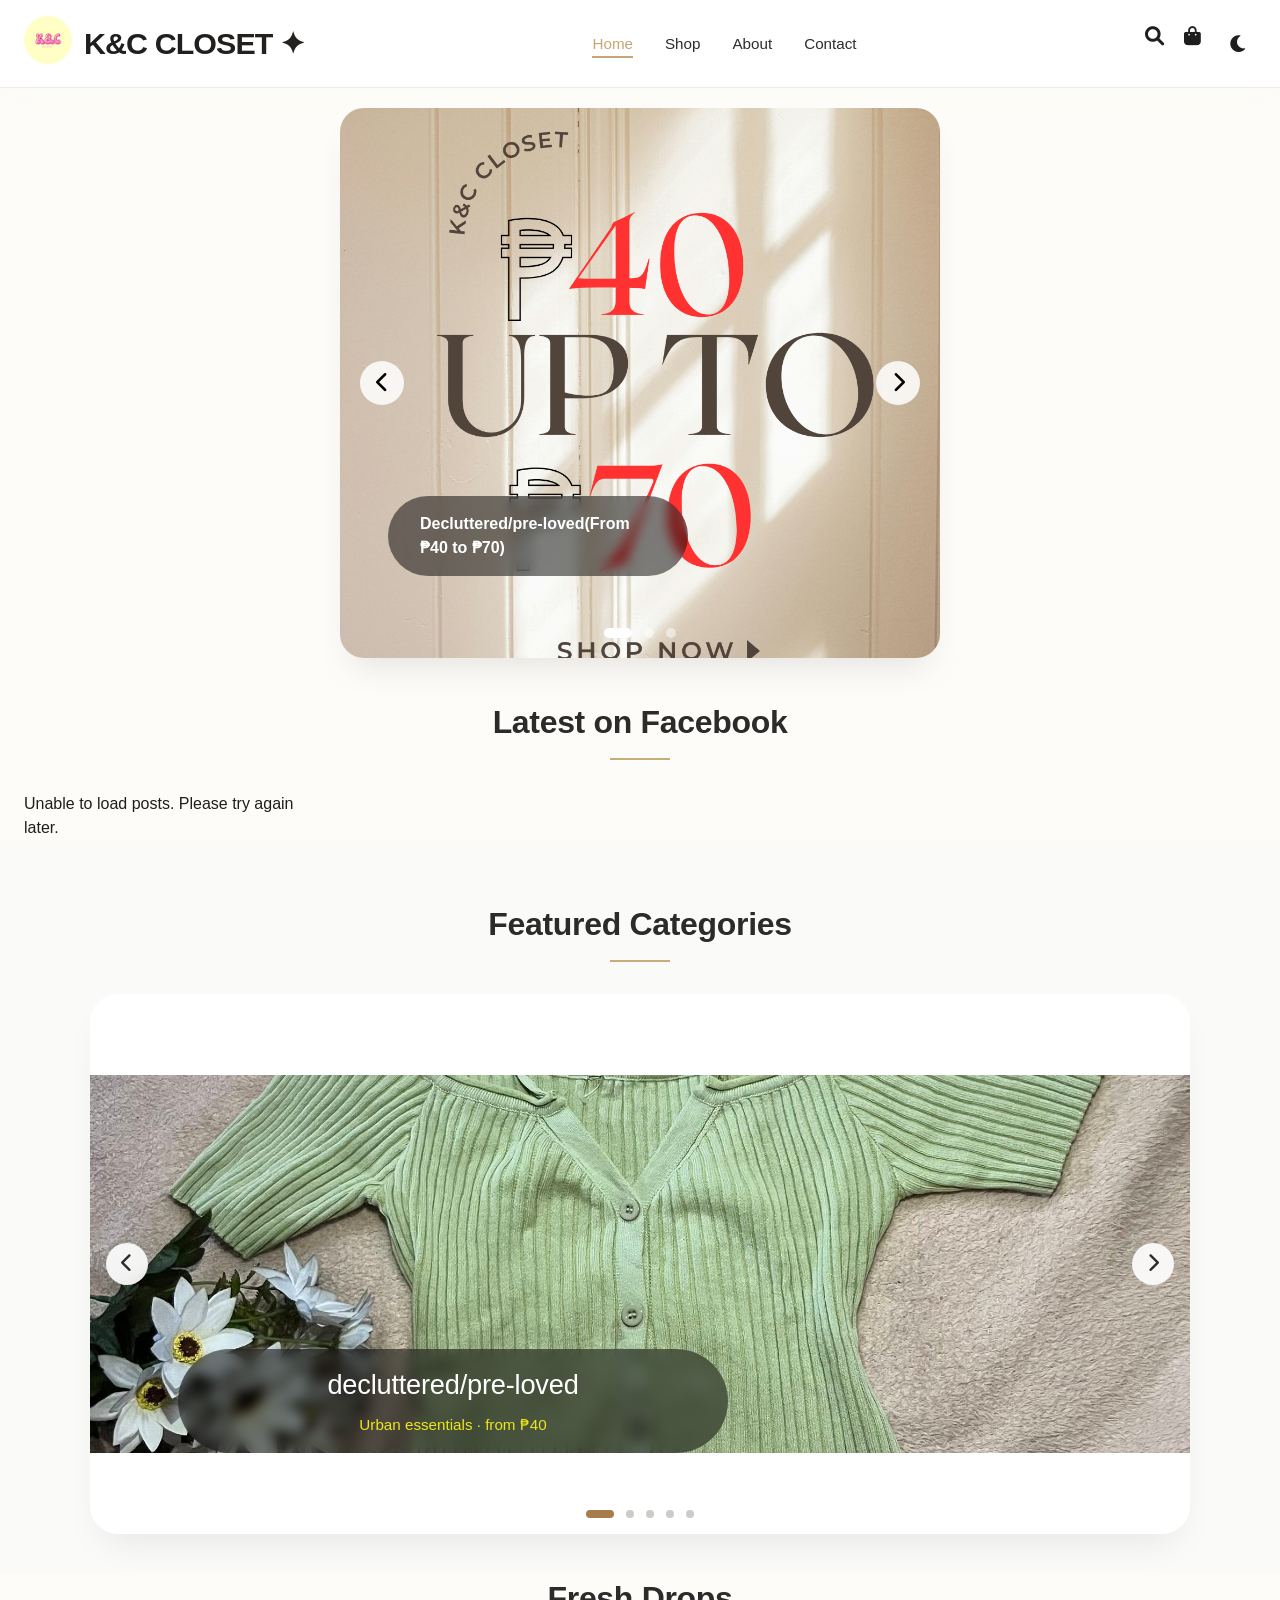
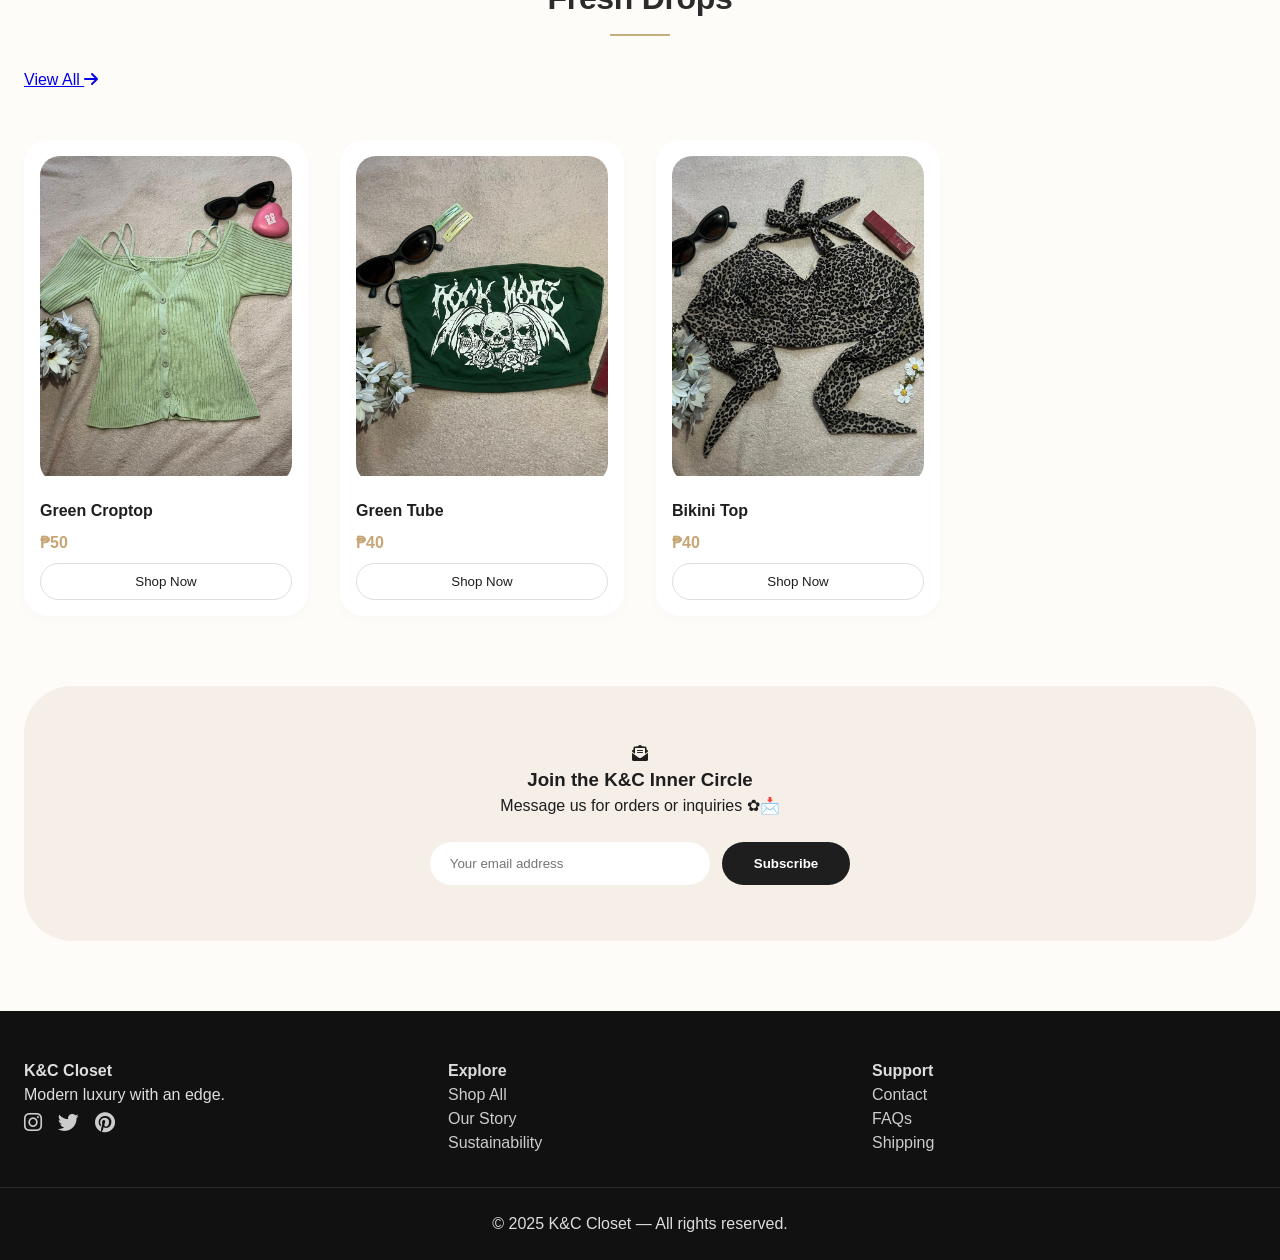
==== commit f3755abc: "modified:   index.html modified:   script.js modified:   style.css" ====
--- a/index.html
+++ b/index.html
@@ -99,6 +99,17 @@
   </div>
 </section>
 
+<!-- FACEBOOK GALLERY SECTION -->
+<section class="facebook-feed">
+  <div class="container">
+    <h2 class="section-title fade-up">Latest on Facebook</h2>
+    <div class="facebook-gallery" id="facebookGallery">
+      <!-- Posts will be dynamically inserted here by JavaScript -->
+      <div class="loading-spinner">Loading latest posts...</div>
+    </div>
+  </div>
+</section>
+
 <!-- FEATURED CATEGORIES: MINIMALIST MODERN FADE CAROUSEL -->
 <section class="featured-categories">
   <div class="container">
--- a/style.css
+++ b/style.css
@@ -110,7 +110,7 @@
 /* HEADER – MODERN FONT FOR BRAND NAME */
 .main-header {
   background: #ffffff;
-  box-shadow: 0 2px 20px rgba(0,0,0,0.02);
+  box-shadow: 0 2px 20px rgba(22, 219, 81, 0.02);
   position: sticky;
   top: 0;
   z-index: 100;
@@ -386,10 +386,59 @@
 }
 
 .mobile-menu-toggle { display: none; font-size: 1.5rem; cursor: pointer; }
-
+.facebook-gallery {
+  display: grid;
+  grid-template-columns: repeat(auto-fill, minmax(280px, 1fr));
+  gap: 1.5rem;
+  margin-top: 2rem;
+}
+
+.facebook-post {
+  background: #fff;
+  border-radius: 8px;
+  overflow: hidden;
+  box-shadow: 0 4px 12px rgba(0,0,0,0.1);
+  transition: transform 0.2s ease;
+}
+
+.facebook-post:hover {
+  transform: translateY(-5px);
+}
+
+.facebook-post img {
+  width: 100%;
+  height: 250px;
+  object-fit: cover;
+  display: block;
+}
+
+.post-caption {
+  padding: 1rem;
+}
+
+.post-caption p {
+  font-size: 0.9rem;
+  line-height: 1.4;
+  color: #333;
+  margin-bottom: 0.75rem;
+}
+
+.post-date {
+  font-size: 0.75rem;
+  color: #777;
+  margin-bottom: 0.5rem;
+}
+
+.read-more {
+  display: inline-block;
+  font-size: 0.85rem;
+  color: #000;
+  font-weight: 600;
+  text-decoration: none;
+}
 /* CAROUSEL */
 .hero-carousel { margin: 0 0 40px 0; }
-.carousel-container { position: relative; overflow: hidden; border-radius: 24px; margin: 20px auto; max-width: 1400px; box-shadow: 0 20px 35px -12px rgba(0,0,0,0.1); }
+.carousel-container { position: relative; overflow: hidden; border-radius: 24px; margin: 20px auto; max-width: 600px; box-shadow: 0 20px 35px -12px rgba(0,0,0,0.1); }
 .carousel-slides { display: flex; transition: transform 0.5s cubic-bezier(0.2, 0.9, 0.4, 1.1); will-change: transform; }
 .carousel-slide { flex: 0 0 100%; position: relative; }
 .carousel-slide img { width: 100%; height: 550px; object-fit: cover; display: block; }
